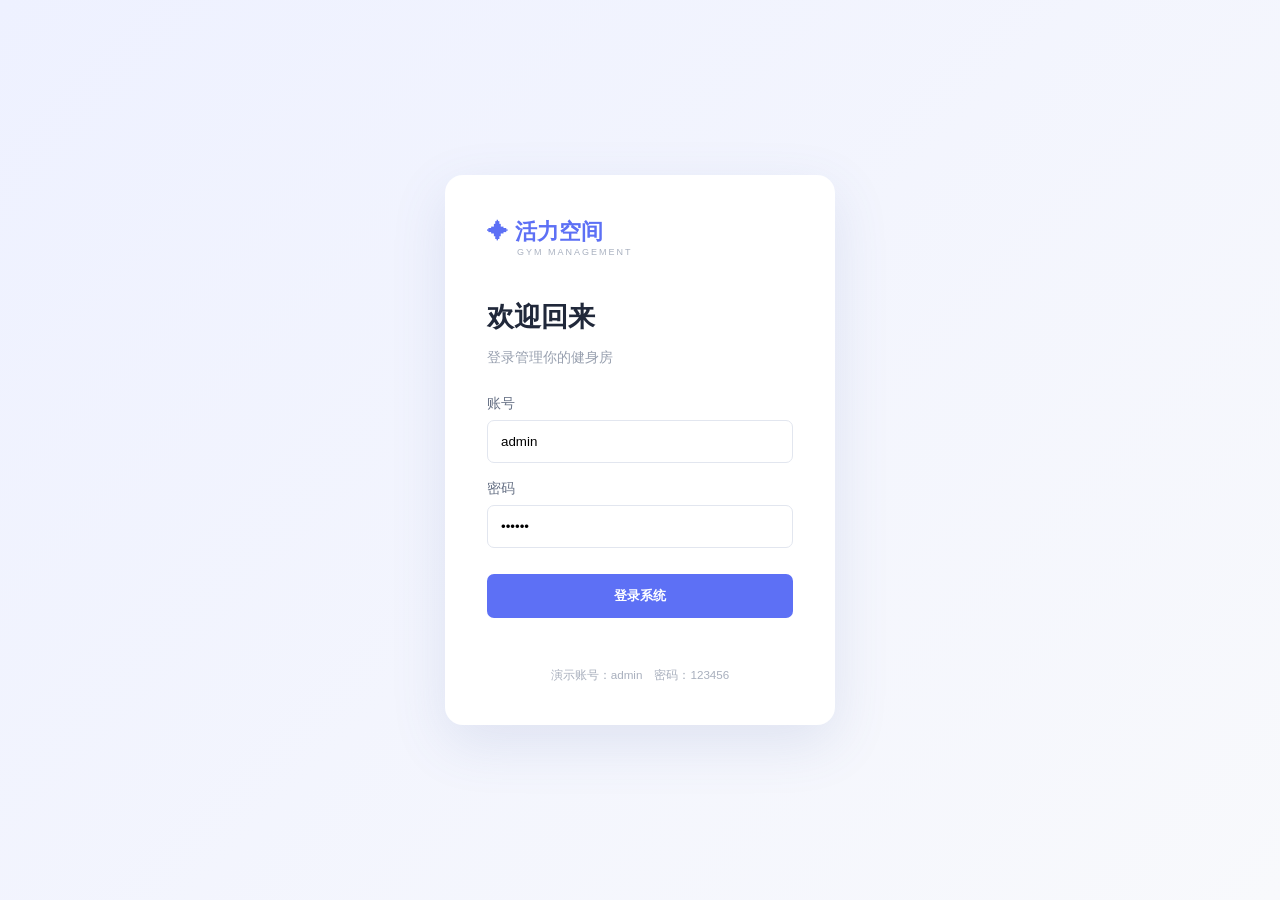
==== login.html @ 7d17f491 "feat: add Spring Boot MySQL backend and login page" ====
<!doctype html><html lang="zh-CN"><head><meta charset="UTF-8"><meta name="viewport" content="width=device-width,initial-scale=1"><title>活力空间 · 登录</title><link rel="stylesheet" href="login.css"></head><body><div class="login-card"><div class="logo">✦ <b>活力空间</b><small>GYM MANAGEMENT</small></div><h1>欢迎回来</h1><p>登录管理你的健身房</p><form id="loginForm"><label>账号<input name="username" value="admin" required></label><label>密码<input name="password" type="password" value="123456" required></label><button>登录系统</button><div id="message"></div></form><small class="tip">演示账号：admin　密码：123456</small></div><script src="login.js"></script></body></html>
---- login.css ----
*{box-sizing:border-box}body{margin:0;min-height:100vh;display:grid;place-items:center;background:linear-gradient(135deg,#eef1ff,#f8f9fc);font:14px Arial,"Microsoft YaHei",sans-serif;color:#20283a}.login-card{width:390px;padding:42px;background:#fff;border-radius:18px;box-shadow:0 18px 55px #5668a522}.logo{color:#5d70f5;font-size:22px}.logo small{display:block;margin-left:30px;font-size:9px;color:#a9b1c0;letter-spacing:2px}.login-card h1{margin:42px 0 6px;font-size:27px}.login-card p{color:#98a0af;margin-bottom:28px}.login-card label{display:block;color:#687286;margin:17px 0 8px}.login-card input{display:block;width:100%;margin-top:7px;padding:13px;border:1px solid #e2e6ef;border-radius:7px;outline:0}.login-card input:focus{border-color:#5d70f5}.login-card button{width:100%;margin-top:18px;padding:13px;background:#5d70f5;color:#fff;border:0;border-radius:7px;font-weight:bold}.tip{display:block;text-align:center;color:#a8afbd;margin-top:20px}.login-card #message{text-align:center;color:#e87564;margin-top:10px;min-height:20px}
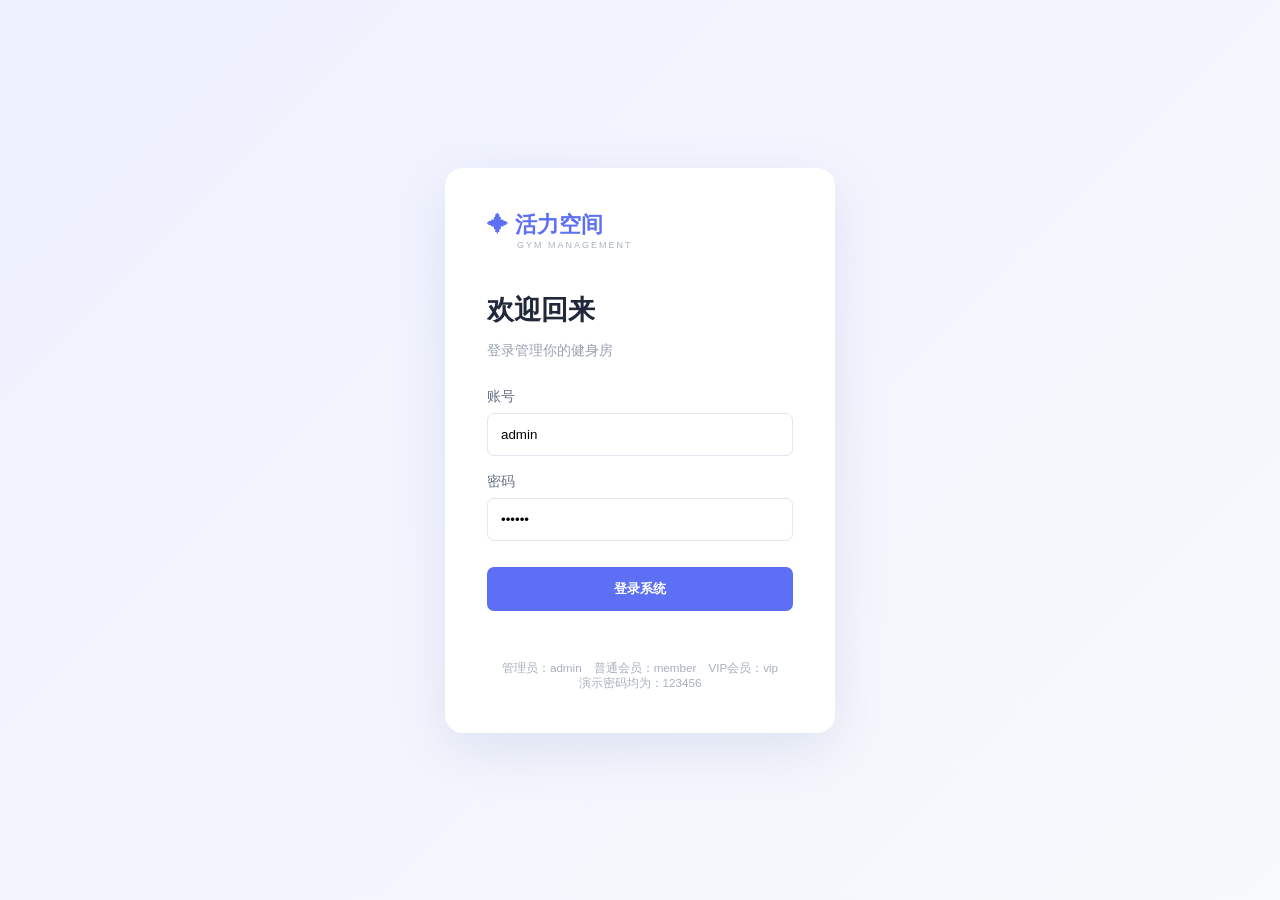
==== commit bf9bd1b6: "feat: add member and VIP role portals" ====
--- a/login.html
+++ b/login.html
@@ -1 +1 @@
-<!doctype html><html lang="zh-CN"><head><meta charset="UTF-8"><meta name="viewport" content="width=device-width,initial-scale=1"><title>活力空间 · 登录</title><link rel="stylesheet" href="login.css"></head><body><div class="login-card"><div class="logo">✦ <b>活力空间</b><small>GYM MANAGEMENT</small></div><h1>欢迎回来</h1><p>登录管理你的健身房</p><form id="loginForm"><label>账号<input name="username" value="admin" required></label><label>密码<input name="password" type="password" value="123456" required></label><button>登录系统</button><div id="message"></div></form><small class="tip">演示账号：admin　密码：123456</small></div><script src="login.js"></script></body></html>
+<!doctype html><html lang="zh-CN"><head><meta charset="UTF-8"><meta name="viewport" content="width=device-width,initial-scale=1"><title>活力空间 · 登录</title><link rel="stylesheet" href="login.css"></head><body><div class="login-card"><div class="logo">✦ <b>活力空间</b><small>GYM MANAGEMENT</small></div><h1>欢迎回来</h1><p>登录管理你的健身房</p><form id="loginForm"><label>账号<input name="username" value="admin" required></label><label>密码<input name="password" type="password" value="123456" required></label><button>登录系统</button><div id="message"></div></form><small class="tip">管理员：admin　普通会员：member　VIP会员：vip<br>演示密码均为：123456</small></div><script src="login.js"></script></body></html>
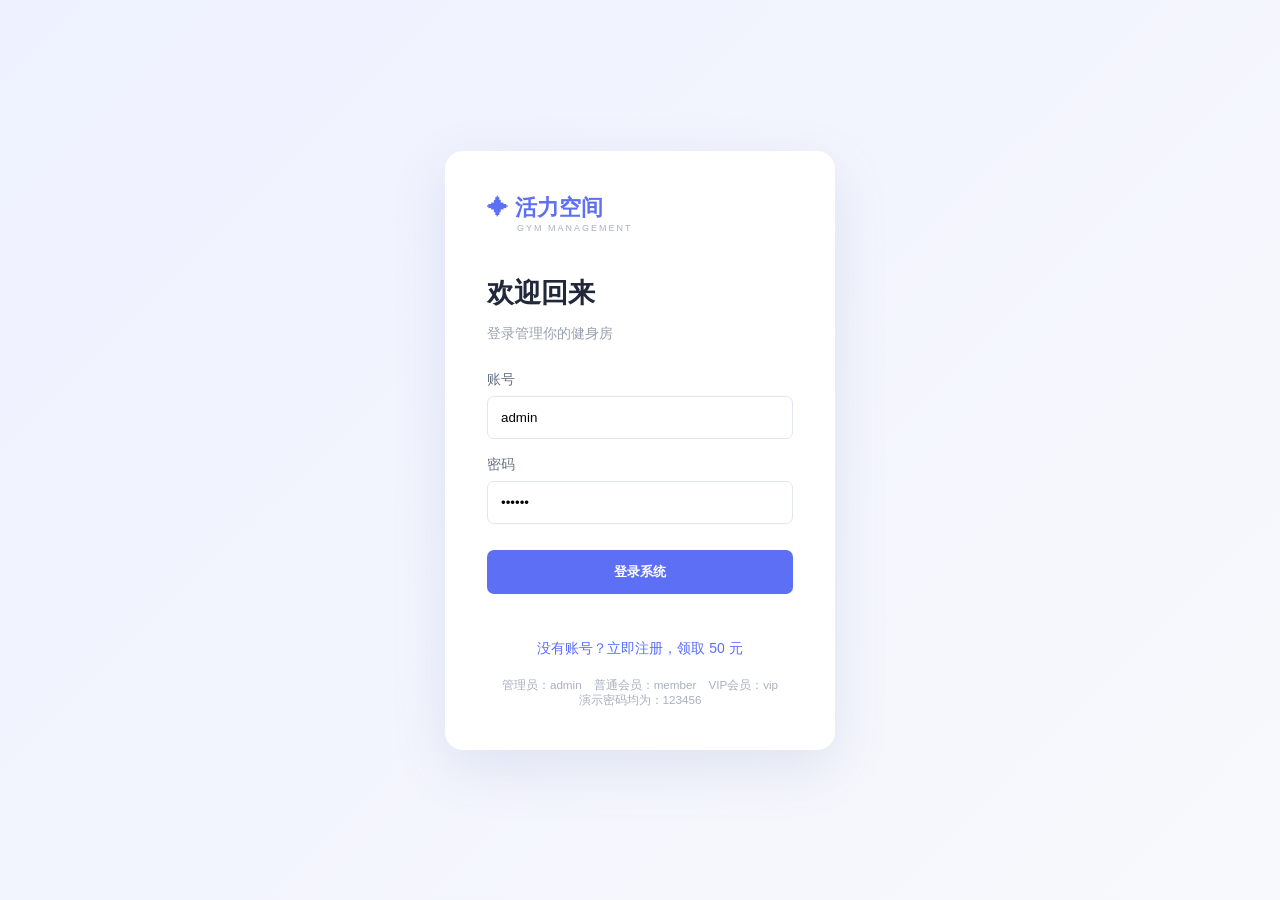
==== commit 9c56c018: "feat: add member registration VIP upgrade and live checkins" ====
--- a/login.html
+++ b/login.html
@@ -1 +1 @@
-<!doctype html><html lang="zh-CN"><head><meta charset="UTF-8"><meta name="viewport" content="width=device-width,initial-scale=1"><title>活力空间 · 登录</title><link rel="stylesheet" href="login.css"></head><body><div class="login-card"><div class="logo">✦ <b>活力空间</b><small>GYM MANAGEMENT</small></div><h1>欢迎回来</h1><p>登录管理你的健身房</p><form id="loginForm"><label>账号<input name="username" value="admin" required></label><label>密码<input name="password" type="password" value="123456" required></label><button>登录系统</button><div id="message"></div></form><small class="tip">管理员：admin　普通会员：member　VIP会员：vip<br>演示密码均为：123456</small></div><script src="login.js"></script></body></html>
+<!doctype html><html lang="zh-CN"><head><meta charset="UTF-8"><meta name="viewport" content="width=device-width,initial-scale=1"><title>活力空间 · 登录</title><link rel="stylesheet" href="login.css"></head><body><div class="login-card"><div class="logo">✦ <b>活力空间</b><small>GYM MANAGEMENT</small></div><h1>欢迎回来</h1><p>登录管理你的健身房</p><form id="loginForm"><label>账号<input name="username" value="admin" required></label><label>密码<input name="password" type="password" value="123456" required></label><button>登录系统</button><div id="message"></div></form><a class="register-link" href="register.html">没有账号？立即注册，领取 50 元</a><small class="tip">管理员：admin　普通会员：member　VIP会员：vip<br>演示密码均为：123456</small></div><script src="login.js"></script></body></html>
--- a/login.css
+++ b/login.css
@@ -1 +1,3 @@
 *{box-sizing:border-box}body{margin:0;min-height:100vh;display:grid;place-items:center;background:linear-gradient(135deg,#eef1ff,#f8f9fc);font:14px Arial,"Microsoft YaHei",sans-serif;color:#20283a}.login-card{width:390px;padding:42px;background:#fff;border-radius:18px;box-shadow:0 18px 55px #5668a522}.logo{color:#5d70f5;font-size:22px}.logo small{display:block;margin-left:30px;font-size:9px;color:#a9b1c0;letter-spacing:2px}.login-card h1{margin:42px 0 6px;font-size:27px}.login-card p{color:#98a0af;margin-bottom:28px}.login-card label{display:block;color:#687286;margin:17px 0 8px}.login-card input{display:block;width:100%;margin-top:7px;padding:13px;border:1px solid #e2e6ef;border-radius:7px;outline:0}.login-card input:focus{border-color:#5d70f5}.login-card button{width:100%;margin-top:18px;padding:13px;background:#5d70f5;color:#fff;border:0;border-radius:7px;font-weight:bold}.tip{display:block;text-align:center;color:#a8afbd;margin-top:20px}.login-card #message{text-align:center;color:#e87564;margin-top:10px;min-height:20px}
+
+.register-link{display:block;text-align:center;margin-top:16px;color:#596eff;text-decoration:none;font-size:14px}.register-link:hover{text-decoration:underline}
